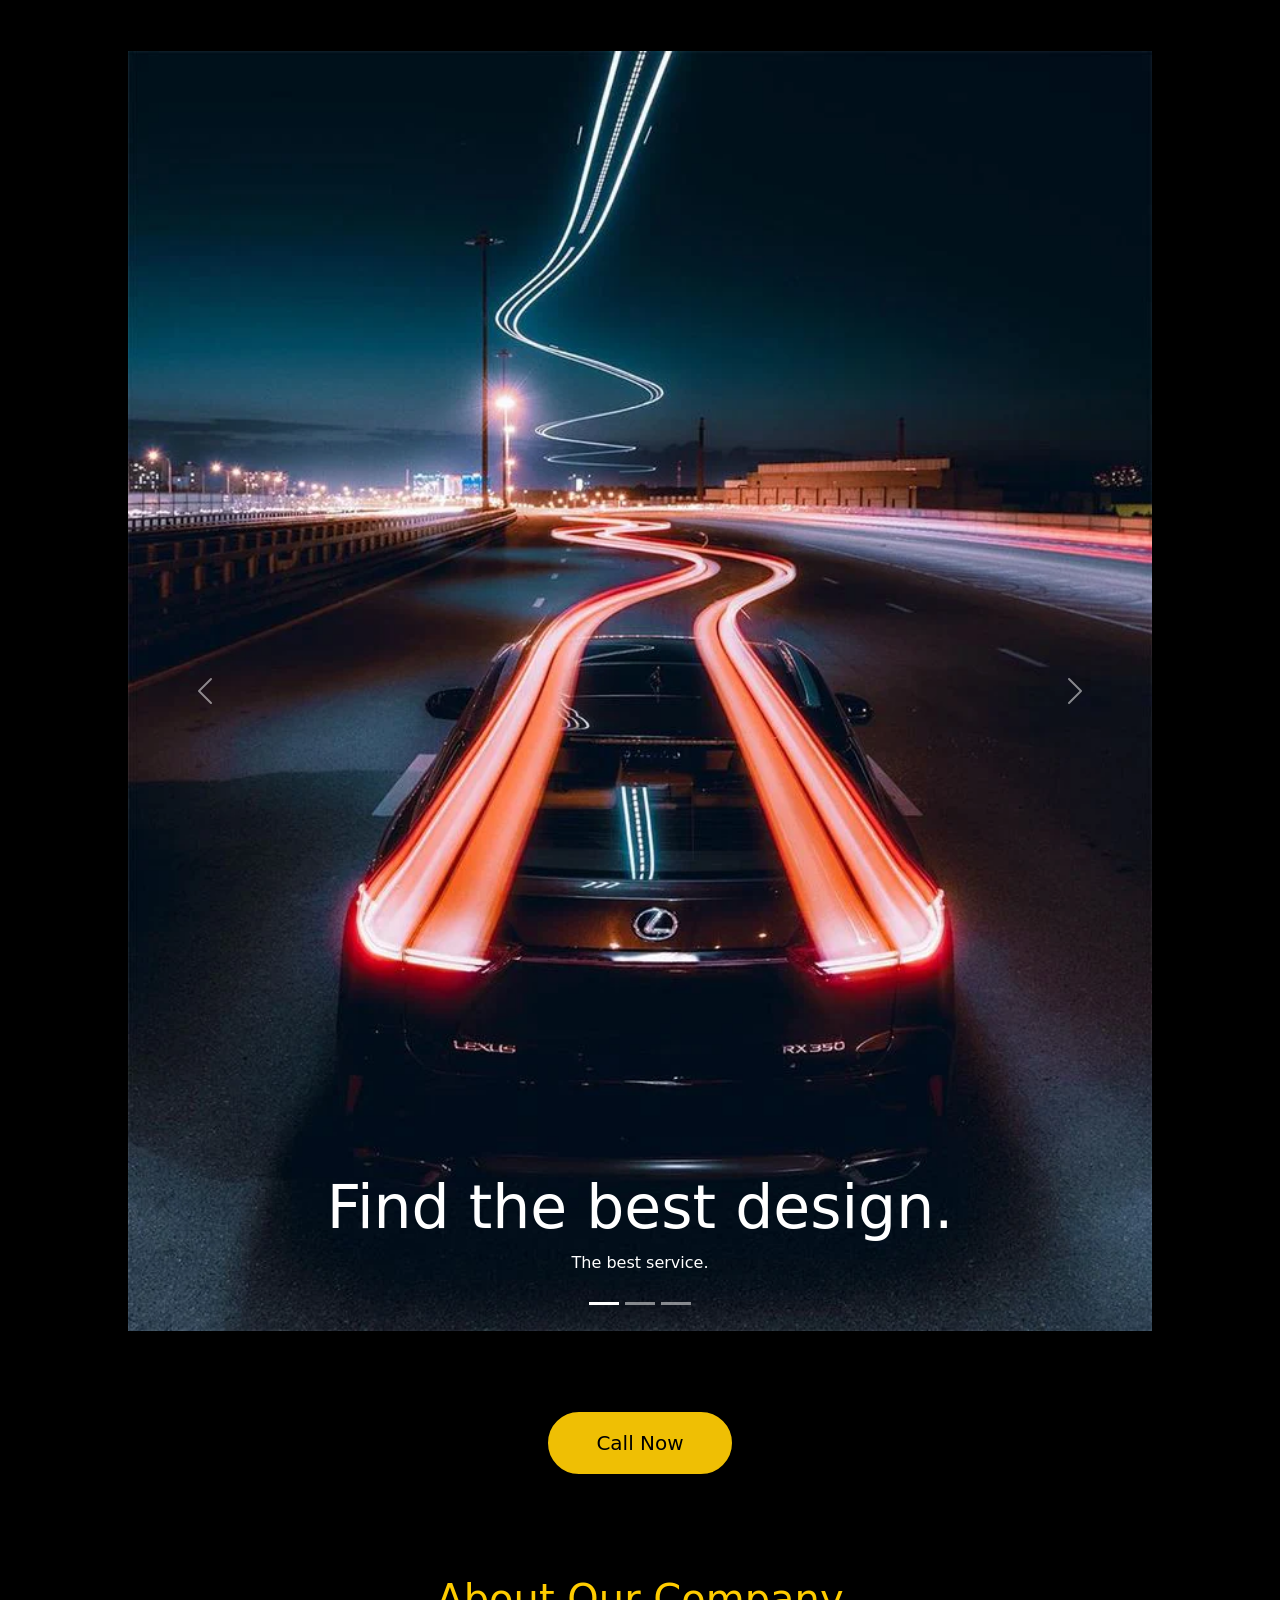
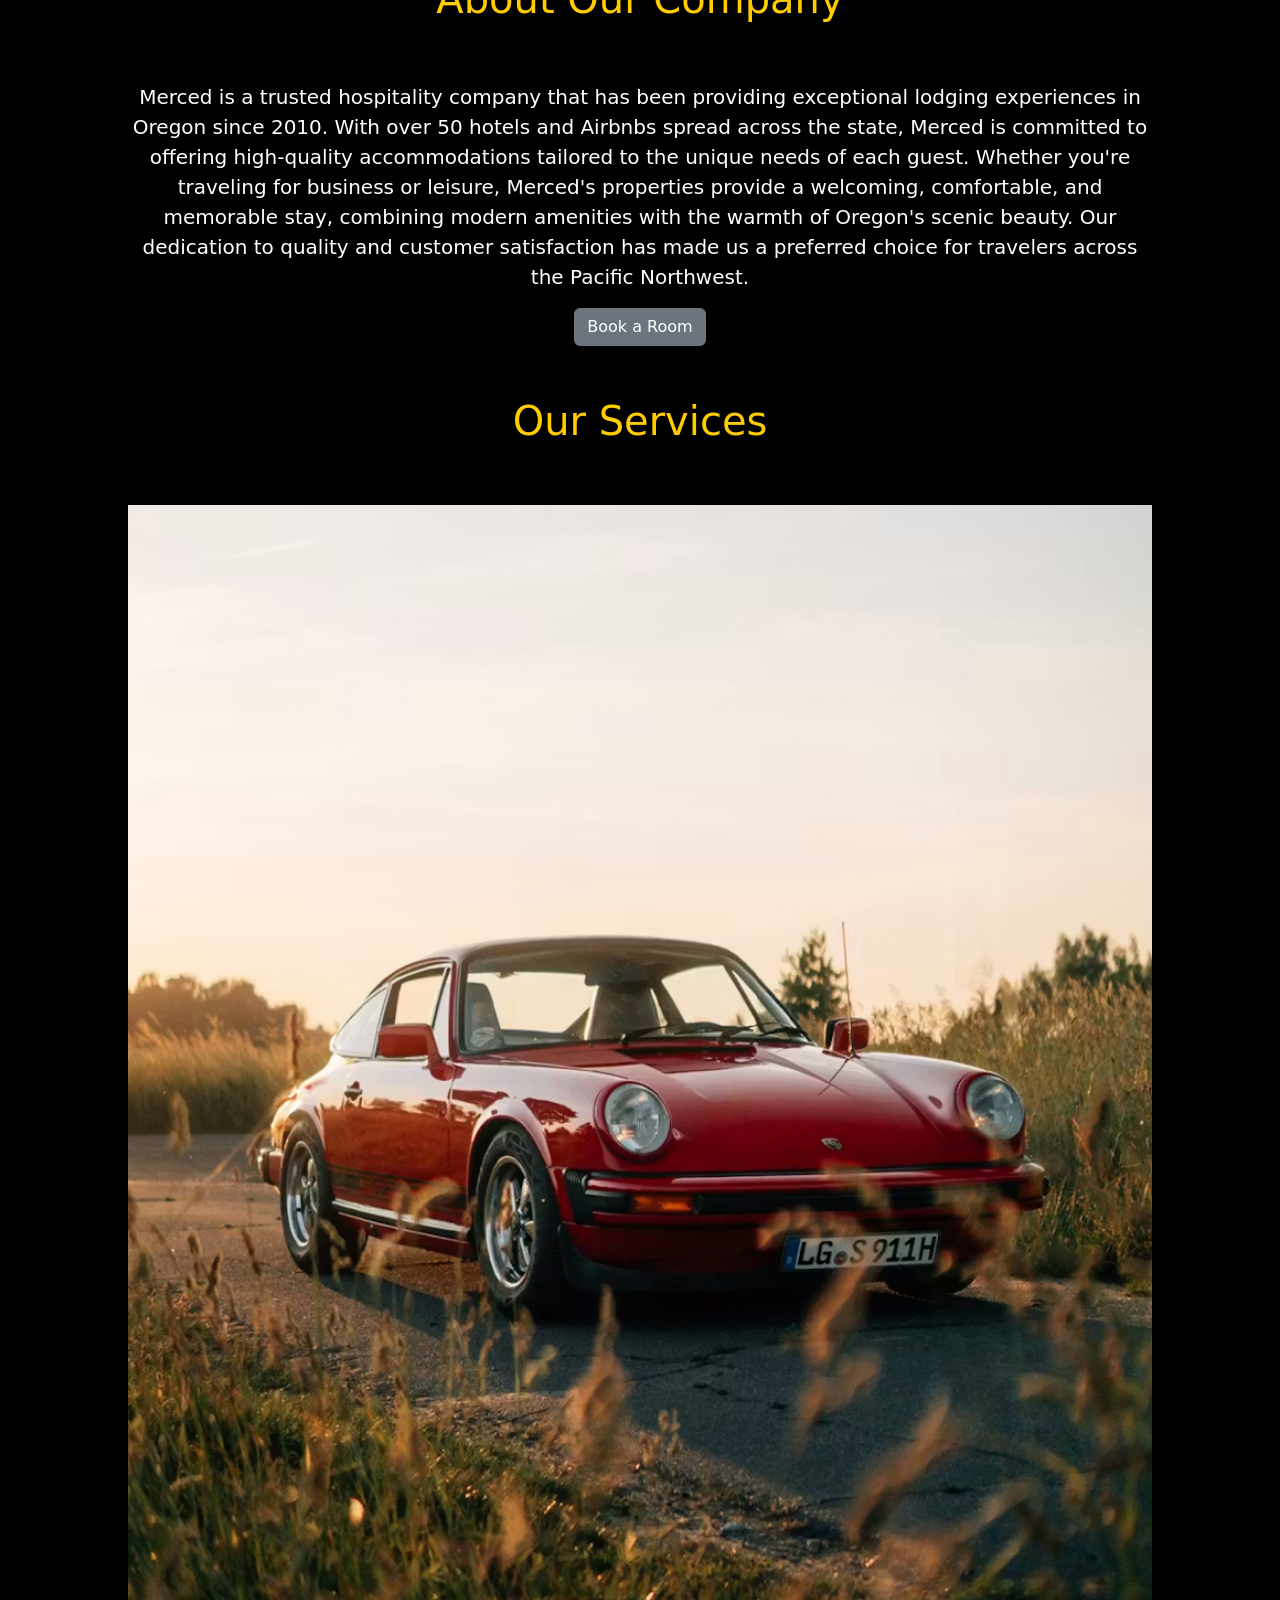
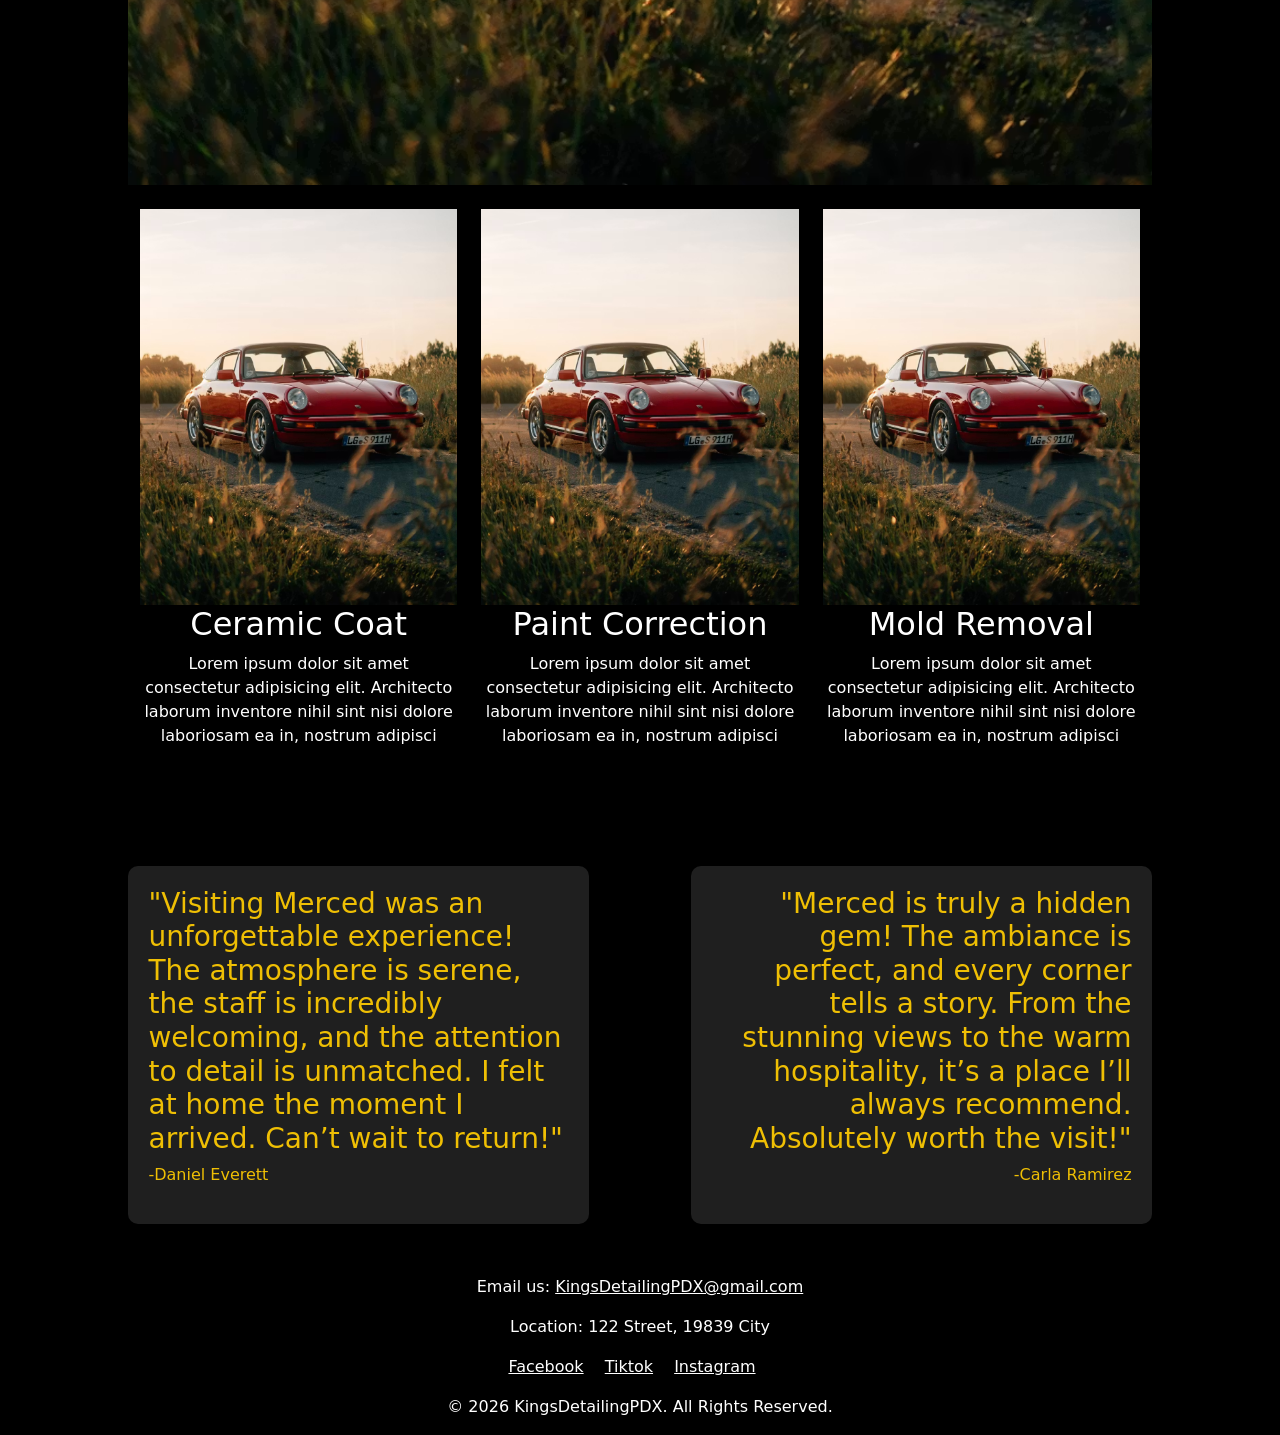
==== index.html @ 46e27b0c "first commit" ====
<!DOCTYPE html>
<html lang="en">
<head>
    <meta charset="UTF-8">
    <link rel="shortcut icon" href="logos/logo-png.png">
    <meta name="viewport" content="width=device-width, initial-scale=1.0">
    <title>Kings Detail PDX</title>
    <link href="https://cdn.jsdelivr.net/npm/bootstrap-icons/font/bootstrap-icons.css" rel="stylesheet">
    <link href="https://cdn.jsdelivr.net/npm/bootstrap@5.3.3/dist/css/bootstrap.min.css" rel="stylesheet" integrity="sha384-QWTKZyjpPEjISv5WaRU9OFeRpok6YctnYmDr5pNlyT2bRjXh0JMhjY6hW+ALEwIH" crossorigin="anonymous">
    <link href="css/styles.css" rel="stylesheet">
</head>
<body>
    <article>
        <div id="carouselExampleIndicators" class="carousel slide">
            <div class="carousel-indicators">
                <button type="button" data-bs-target="#carouselExampleIndicators" data-bs-slide-to="0" class="active"></button>
                <button type="button" data-bs-target="#carouselExampleIndicators" data-bs-slide-to="1"></button>
                <button type="button" data-bs-target="#carouselExampleIndicators" data-bs-slide-to="2"></button>
            </div>
    
            <div class="carousel-inner">
                <div class="carousel-item active">
                    <img src="images/car1.jpg" class="d-block w-100" alt="...">
                    <div class="carousel-caption">
                        <h1>Find the best design.</h1>
                        <p>The best service.</p>
                    </div>
                </div>
    
                <div class="carousel-item">
                    <img src="images/car2.jpg" class="d-block w-100" alt="...">
                    <div class="carousel-caption">
                        <h1>Creative Solutions</h1>
                        <p>We build amazing websites.</p>
                    </div>
                </div>
    
                <div class="carousel-item">
                    <img src="images/car3.jpg" class="d-block w-100" alt="...">
                    <div class="carousel-caption">
                        <h1>Modern Designs</h1>
                        <p>Built for your business.</p>
                    </div>
                </div>
            </div>
    
            <button class="carousel-control-prev" type="button" data-bs-target="#carouselExampleIndicators" data-bs-slide="prev">
                <span class="carousel-control-prev-icon"></span>
            </button>
    
            <button class="carousel-control-next" type="button" data-bs-target="#carouselExampleIndicators" data-bs-slide="next">
                <span class="carousel-control-next-icon"></span>
            </button>
        </div>
    </article>

    <div class="text-center my-5">
        <a href="tel:+15038470878" class="btn btn-call btn-lg px-5 py-3">
            Call Now
        </a>
    </div>

        <div class="clearfix">
            <h2>About Our Company</h2>
            <p>
                Merced is a trusted hospitality company that has been providing exceptional lodging experiences in Oregon since 2010. With over 50 hotels and Airbnbs spread across the state, Merced is committed to offering high-quality accommodations tailored to the unique needs of each guest. Whether you're traveling for business or leisure, Merced's properties provide a welcoming, comfortable, and memorable stay, combining modern amenities with the warmth of Oregon's scenic beauty. Our dedication to quality and customer satisfaction has made us a preferred choice for travelers across the Pacific Northwest.
            </p>
            <div class="text-center">
                <a href="booking.html"><button type="button" class="btn btn-secondary long-btn">Book a Room</button></a>
            </div>
        </div>

        <div class="clearfix">
            <h2>Our Services</h2>
            
            <img src="images/car2.jpg" class="d-block w-100" alt="...">
        </div>
        <br>
        <div class="container text-center">
            <div class="row">
              <div class="col-sm"> <img src="images/car2.jpg" class="d-block w-100" alt="...">
                <h2>Ceramic Coat</h2>
                <p>Lorem ipsum dolor sit amet consectetur adipisicing elit. Architecto laborum inventore nihil sint nisi dolore laboriosam ea in, nostrum adipisci</p>
              </div>
              <div class="col-sm"> <img src="images/car2.jpg" class="d-block w-100" alt="...">
                <h2>Paint Correction</h2>
                <p>Lorem ipsum dolor sit amet consectetur adipisicing elit. Architecto laborum inventore nihil sint nisi dolore laboriosam ea in, nostrum adipisci</p>
                </div>
              <div class="col-sm"> <img src="images/car2.jpg" class="d-block w-100" alt="...">
                <h2>Mold Removal</h2>
                <p>Lorem ipsum dolor sit amet consectetur adipisicing elit. Architecto laborum inventore nihil sint nisi dolore laboriosam ea in, nostrum adipisci</p>
            </div>
            </div>
          </div>
        <div class="testimonials">
            <div class="testi1">
                <h3>"Visiting Merced was an unforgettable experience! The atmosphere is serene, the staff is incredibly welcoming, and the attention to detail is unmatched. I felt at home the moment I arrived. Can’t wait to return!"</h3>
                <p>-Daniel Everett</p>
            </div>
            <div class="testi2">
                <h3>"Merced is truly a hidden gem! The ambiance is perfect, and every corner tells a story. From the stunning views to the warm hospitality, it’s a place I’ll always recommend. Absolutely worth the visit!"</h3>
                <p>-Carla Ramirez</p>
            </div>
        </div>
    </article>
    <footer>
        <div class="container">
            <p>Email us: <a href="email:MercedRs@gmail.com" class="text-white">KingsDetailingPDX@gmail.com</a></p>
            <p>Location: 122 Street, 19839 City</p>
            <div>
                <a href="https://facebook.com" class="text-white me-3" target="_blank">Facebook</a>
                <a href="https://tiktok.com" class="text-white me-3" target="_blank">Tiktok</a>
                <a href="https://instagram.com" class="text-white me-3" target="_blank">Instagram</a>
            </div>
            <p class="mt-3">© 2026 KingsDetailingPDX. All Rights Reserved.</p>
        </div>
    </footer>
</body>
<script src="https://cdn.jsdelivr.net/npm/bootstrap@5.3.3/dist/js/bootstrap.bundle.min.js" integrity="sha384-YvpcrYf0tY3lHB60NNkmXc5s9fDVZLESaAA55NDzOxhy9GkcIdslK1eN7N6jIeHz" crossorigin="anonymous"></script>
</html>
---- css/styles.css ----
d-block w-100 {
  width: 50%;
}
.btn#second {
  text-align: center;
}
.btn-call {
  background-color: #EFBF04;
  /* Dark background */
  color: #000000;
  /* White text */
  border: 2px solid #000000;
  /* White outline */
  border-radius: 50px;
  /* Rounded pill shape */
  transition: all 0.3s ease;
}
.btn-call:hover {
  background-color: #fff;
  color: #1f1f1f;
  border-color: #1f1f1f;
}
.btn-call:focus,
.btn-call:active {
  background-color: #EFBF04;
  color: #000000;
  border-color: #000000;
  box-shadow: 0 0 10px rgba(255, 255, 255, 0.3);
}
footer {
  margin-top: 5%;
  text-align: center;
}
.more {
  padding-top: 5%;
}
.more img {
  width: 40%;
  float: left;
  margin-right: 20px;
}
.more h2 {
  margin-top: 10%;
  text-align: center;
  margin-left: 58%;
  margin-right: 2%;
  font-size: 120%;
}
.more p {
  margin-top: 0;
  text-align: center;
  margin-left: 58%;
  margin-right: 2%;
  font-size: 110%;
}
.more .long-btn.second {
  text-align: center;
  margin-left: 31%;
  margin-right: 2%;
}
.testimonials {
  display: flex;
  justify-content: space-between;
  align-items: flex-start;
  margin-top: 10%;
}
.testi1,
.testi2 {
  width: 45%;
  padding: 2%;
  background-color: #000000;
  border-radius: 10px;
}
.testi1 {
  text-align: left;
  background-color: #1f1f1f;
  color: #EFBF04;
}
.testi2 {
  text-align: right;
  color: #EFBF04;
  background-color: #1f1f1f;
}
html {
  background-color: #000000;
}
body {
  background-color: #000000;
  margin-left: 10%;
  margin-right: 10%;
  color: white;
}
article {
  padding-top: 5%;
  padding-bottom: 3%;
}
h1 {
  font-size: 60px;
}
.clearfix {
  padding-top: 5%;
  text-align: center;
}
.clearfix h2 {
  font-size: 40px;
  padding-bottom: 5%;
  color: #ffcc00;
}
.clearfix p {
  font-size: 20px;
}
.clearfix img {
  width: 40%;
}
.long-btn.second {
  display: block;
  margin: 20px auto;
}
.clearfix.contact img {
  width: 40%;
}
footer.contact {
  padding-top: 2%;
}
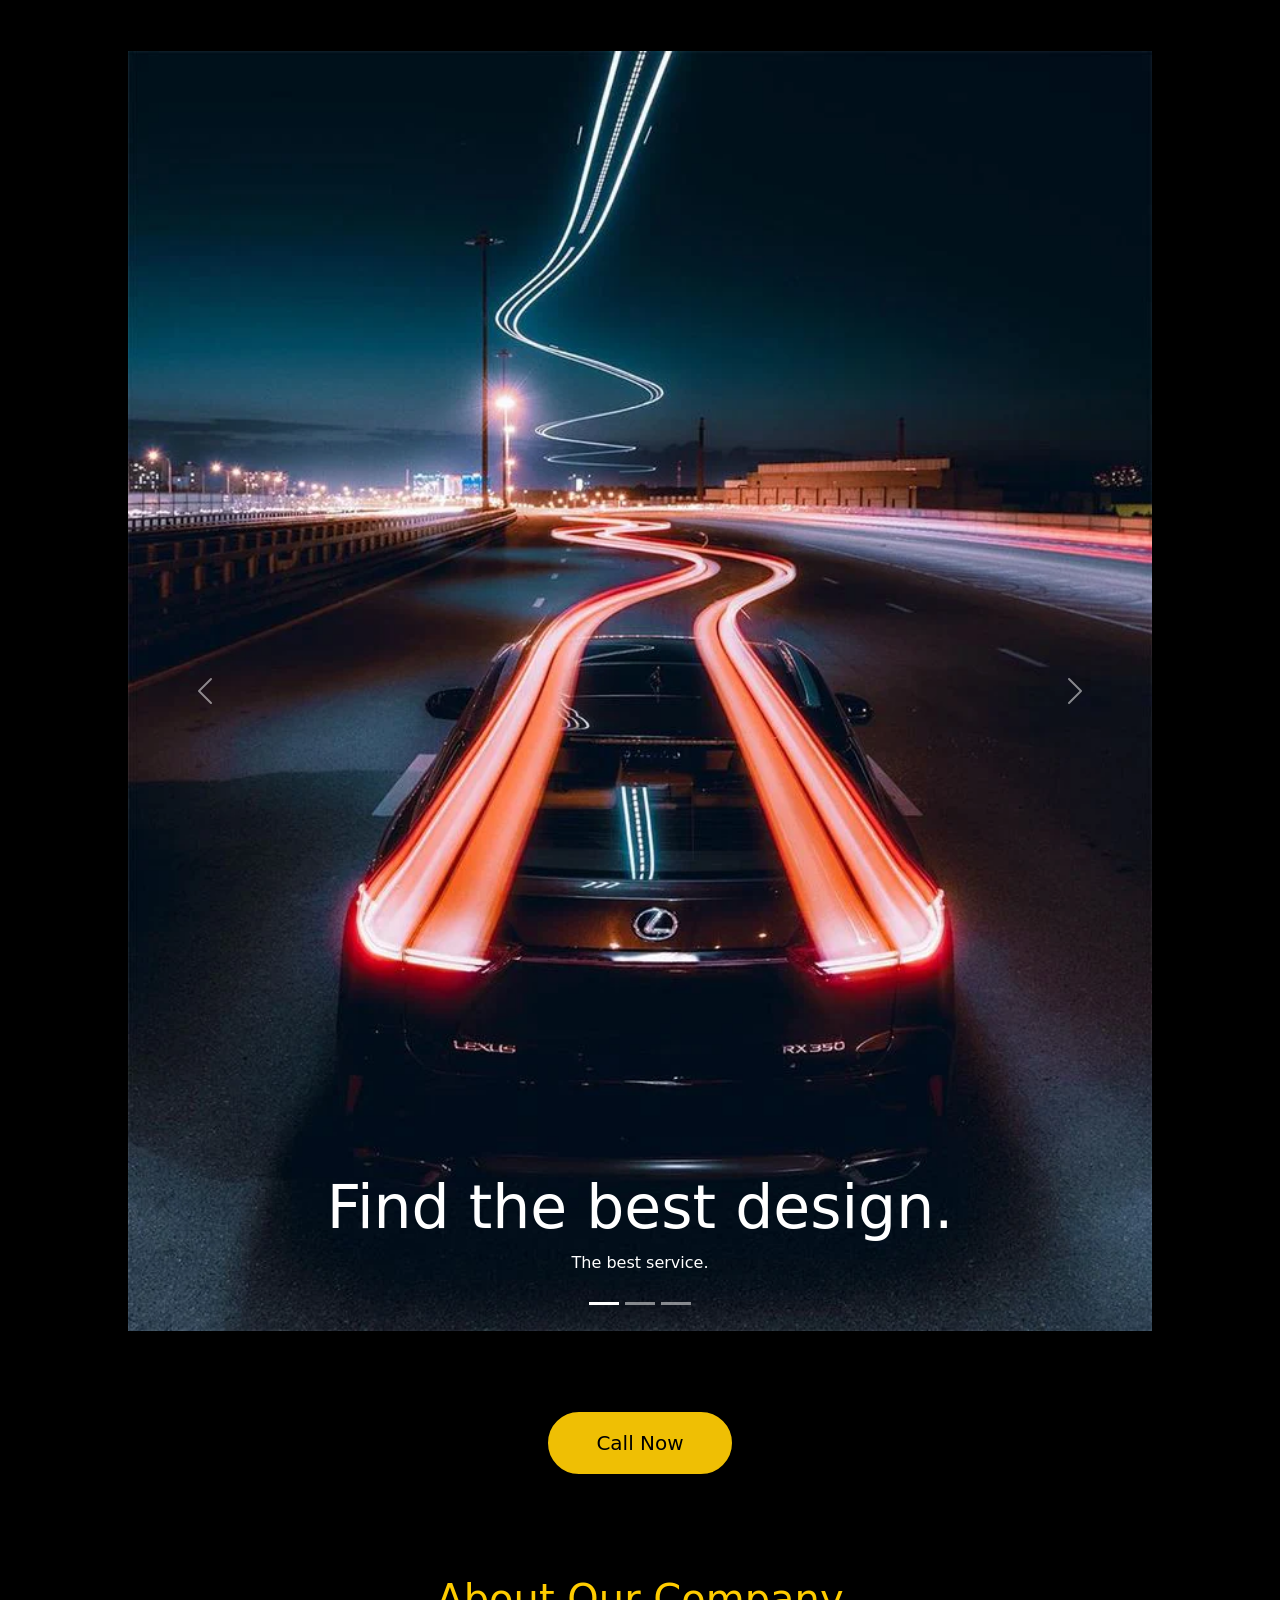
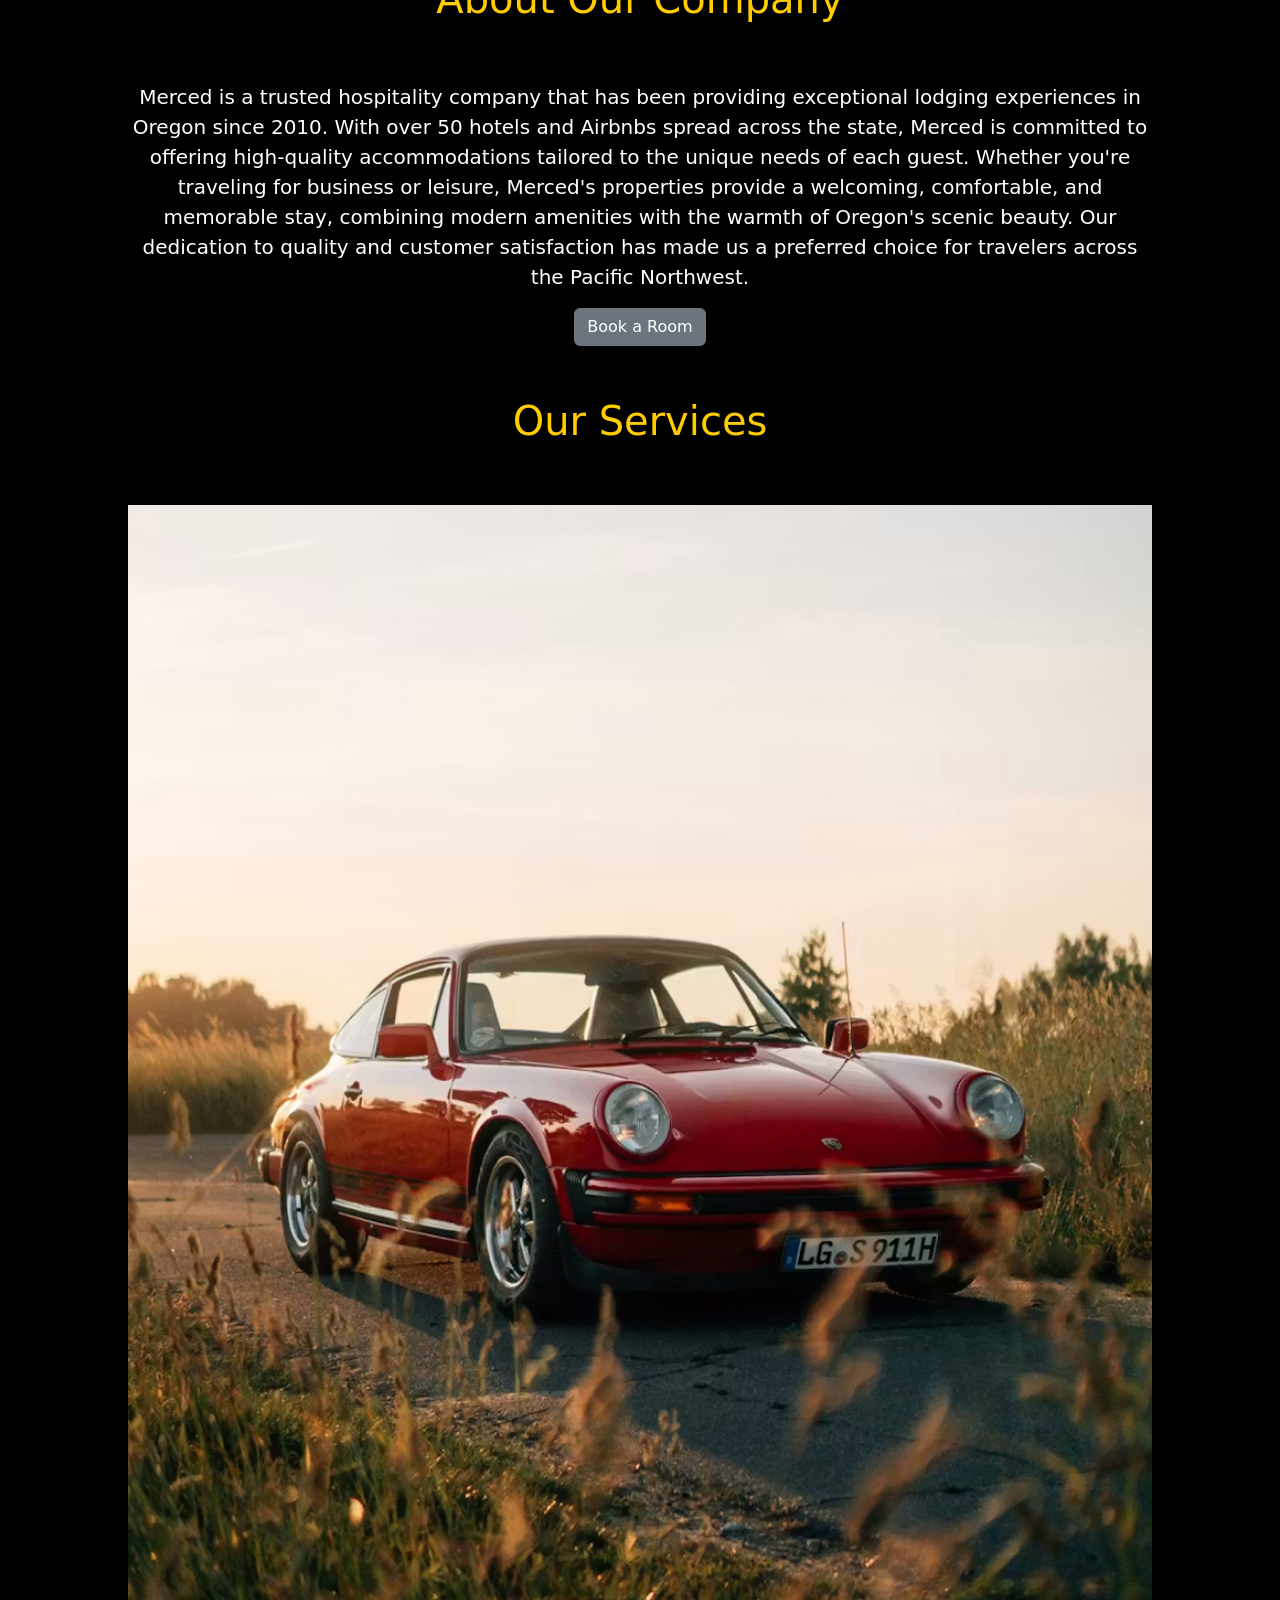
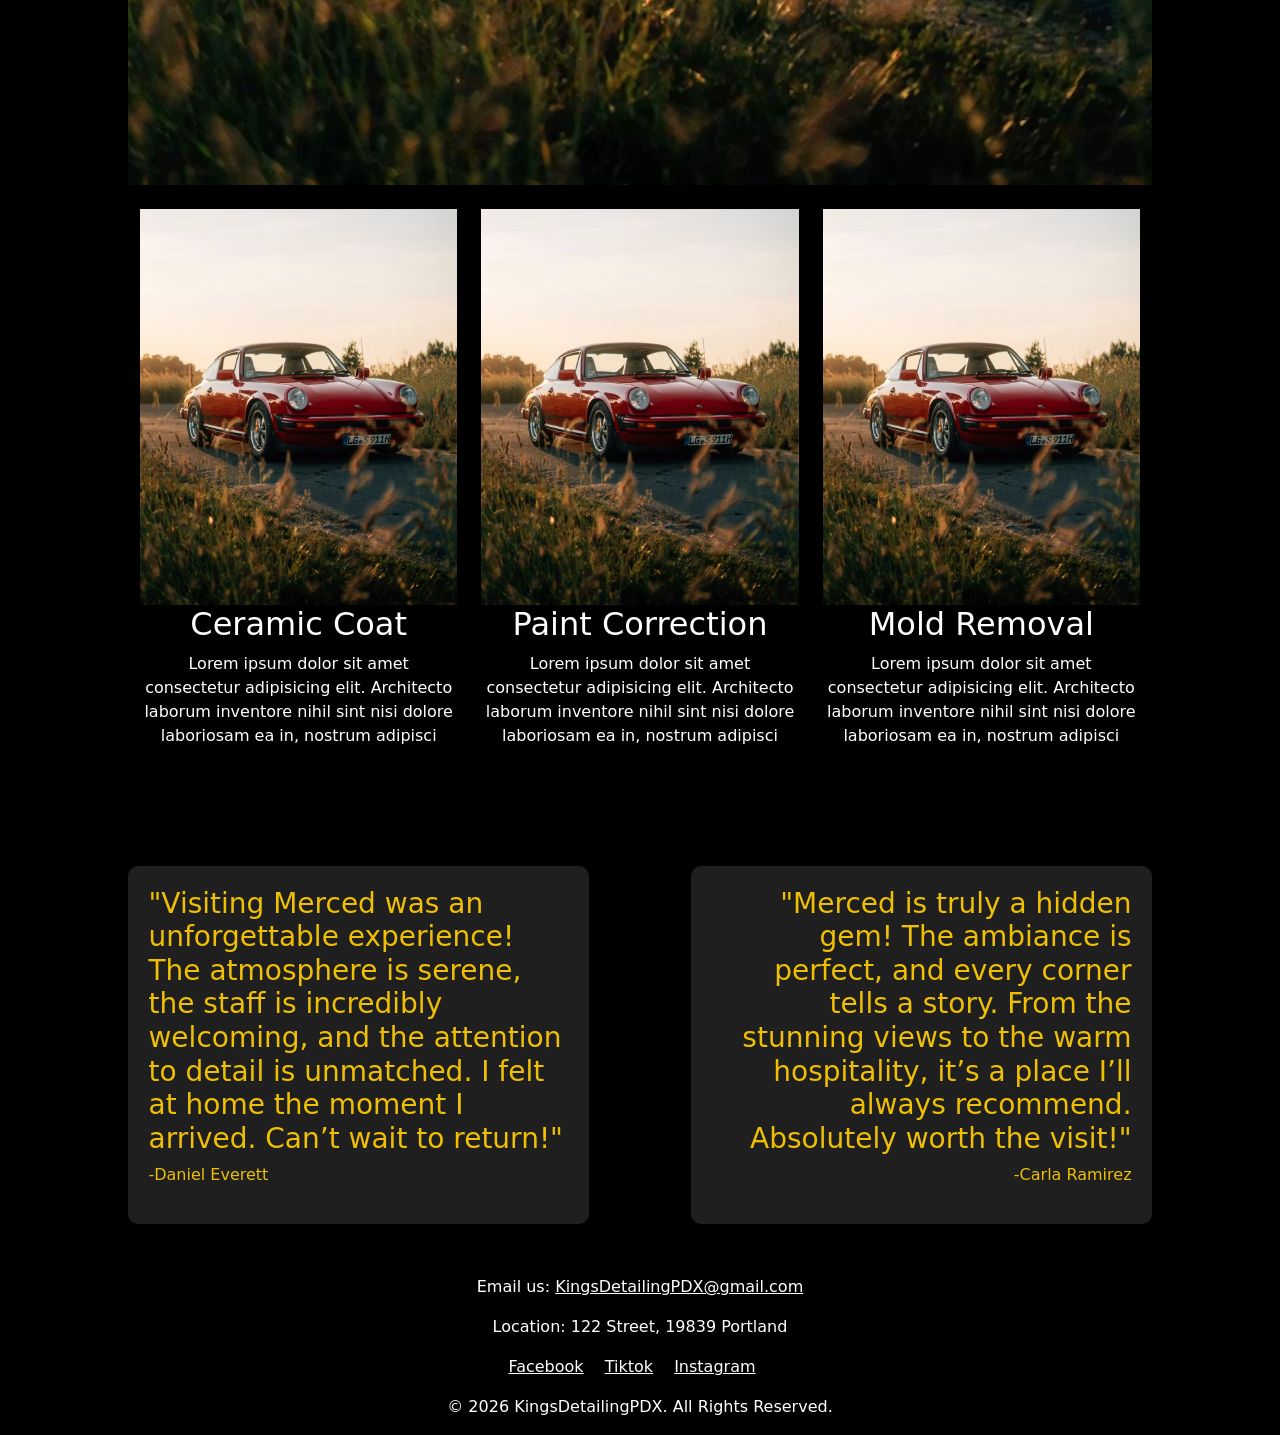
==== commit 1b219948: "Commit1" ====
--- a/index.html
+++ b/index.html
@@ -106,7 +106,7 @@
     <footer>
         <div class="container">
             <p>Email us: <a href="email:MercedRs@gmail.com" class="text-white">KingsDetailingPDX@gmail.com</a></p>
-            <p>Location: 122 Street, 19839 City</p>
+            <p>Location: 122 Street, 19839 Portland</p>
             <div>
                 <a href="https://facebook.com" class="text-white me-3" target="_blank">Facebook</a>
                 <a href="https://tiktok.com" class="text-white me-3" target="_blank">Tiktok</a>
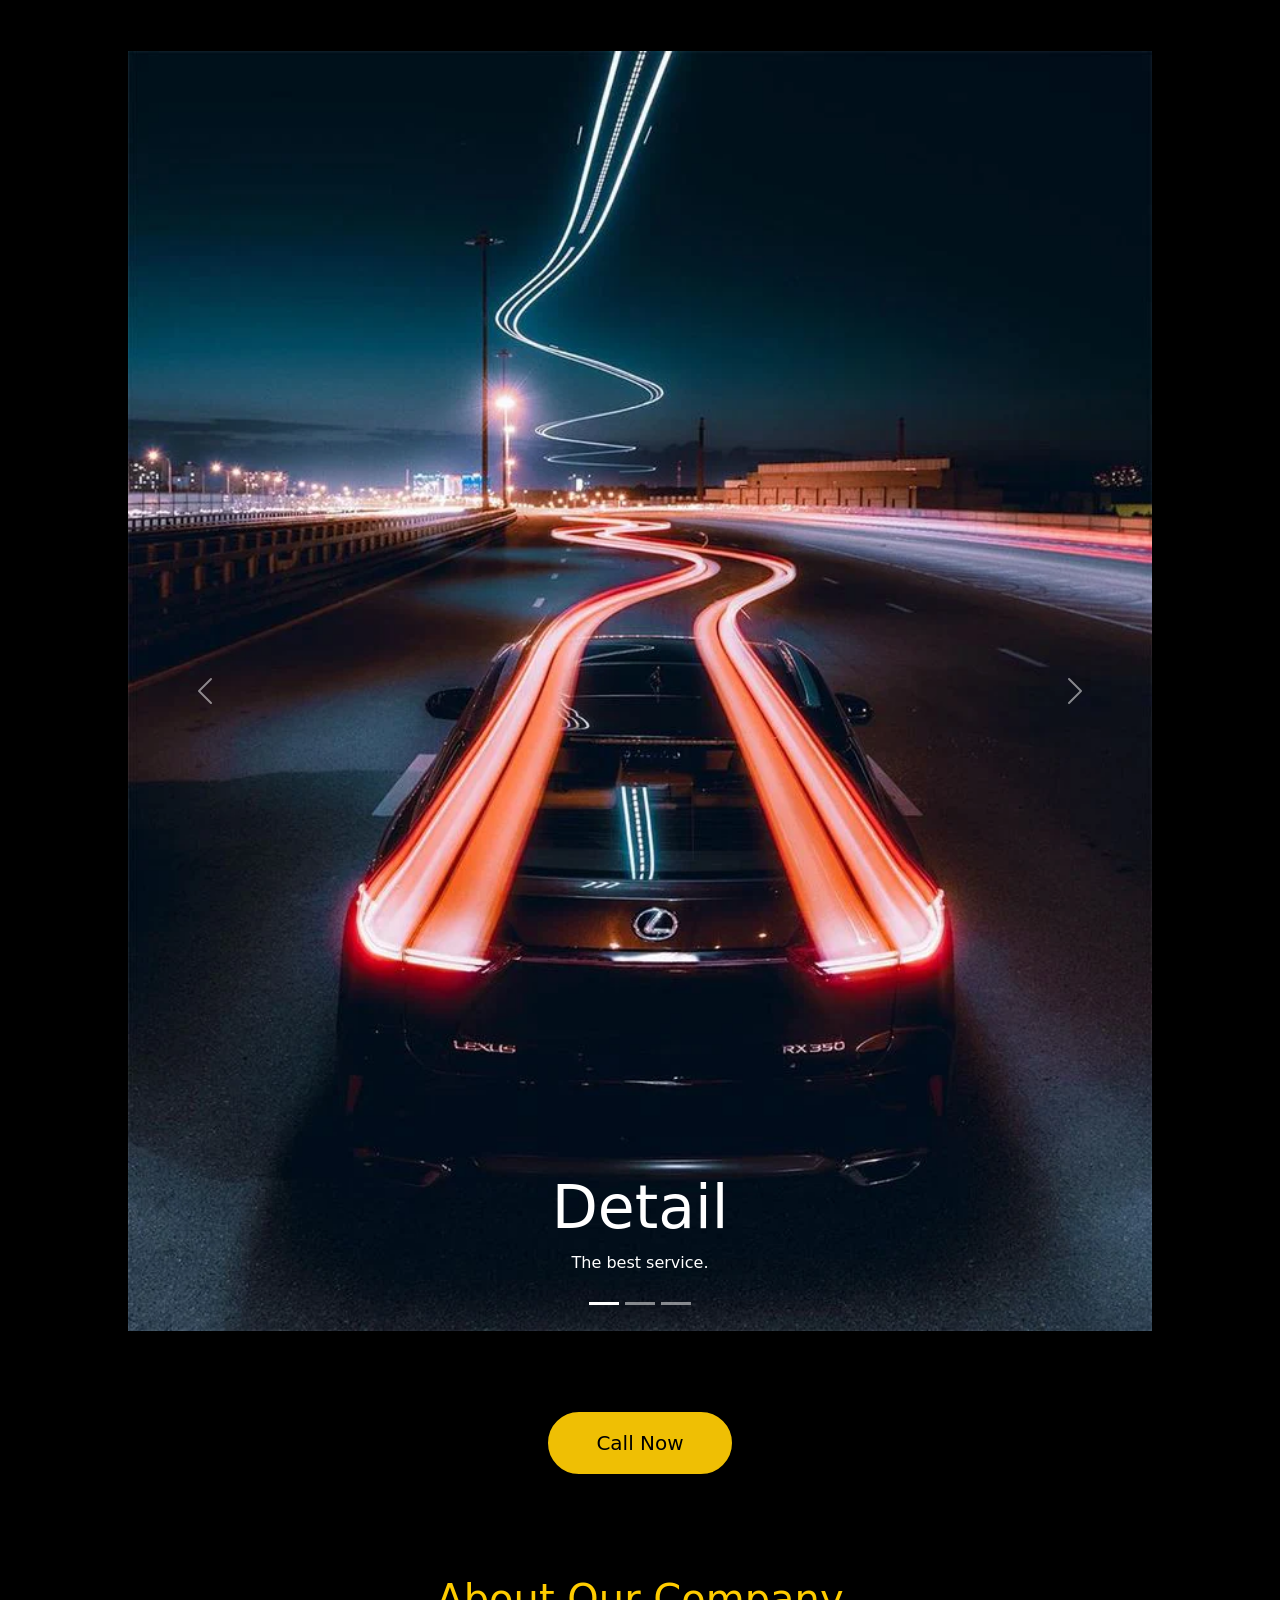
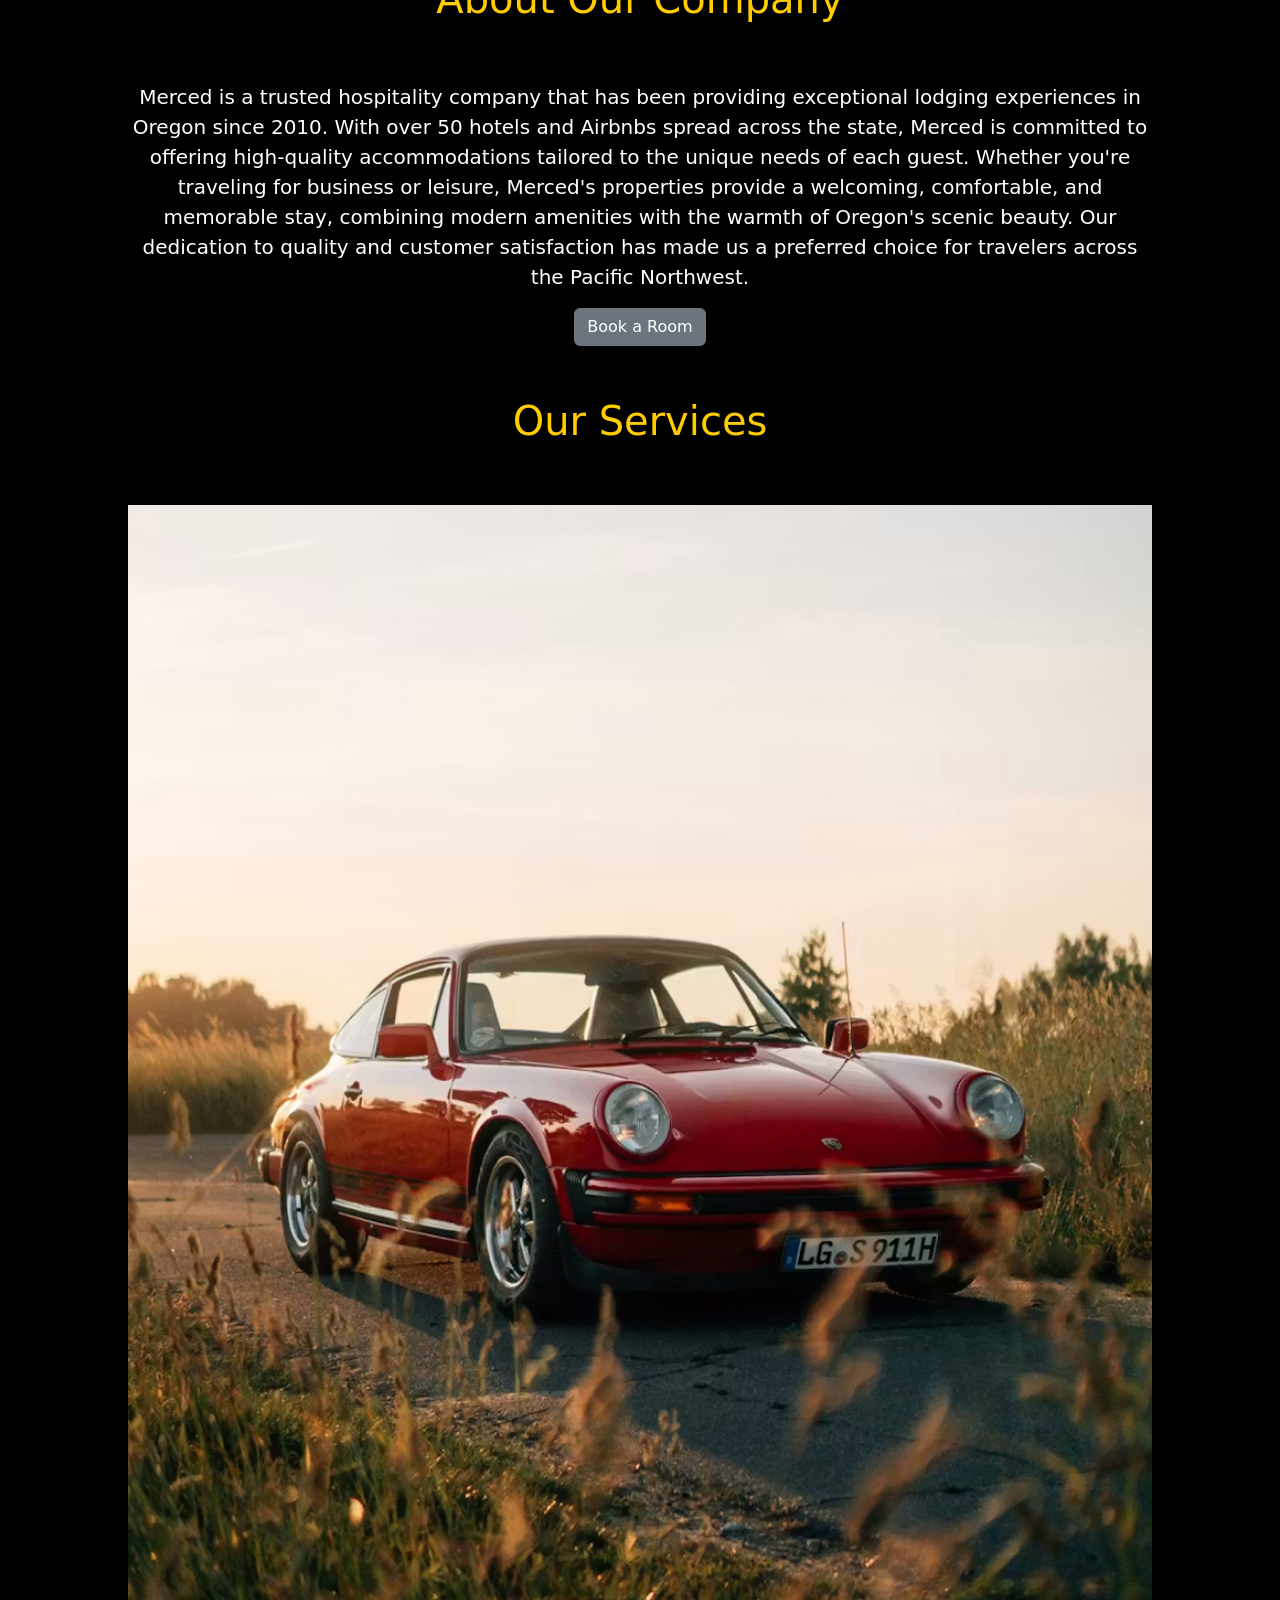
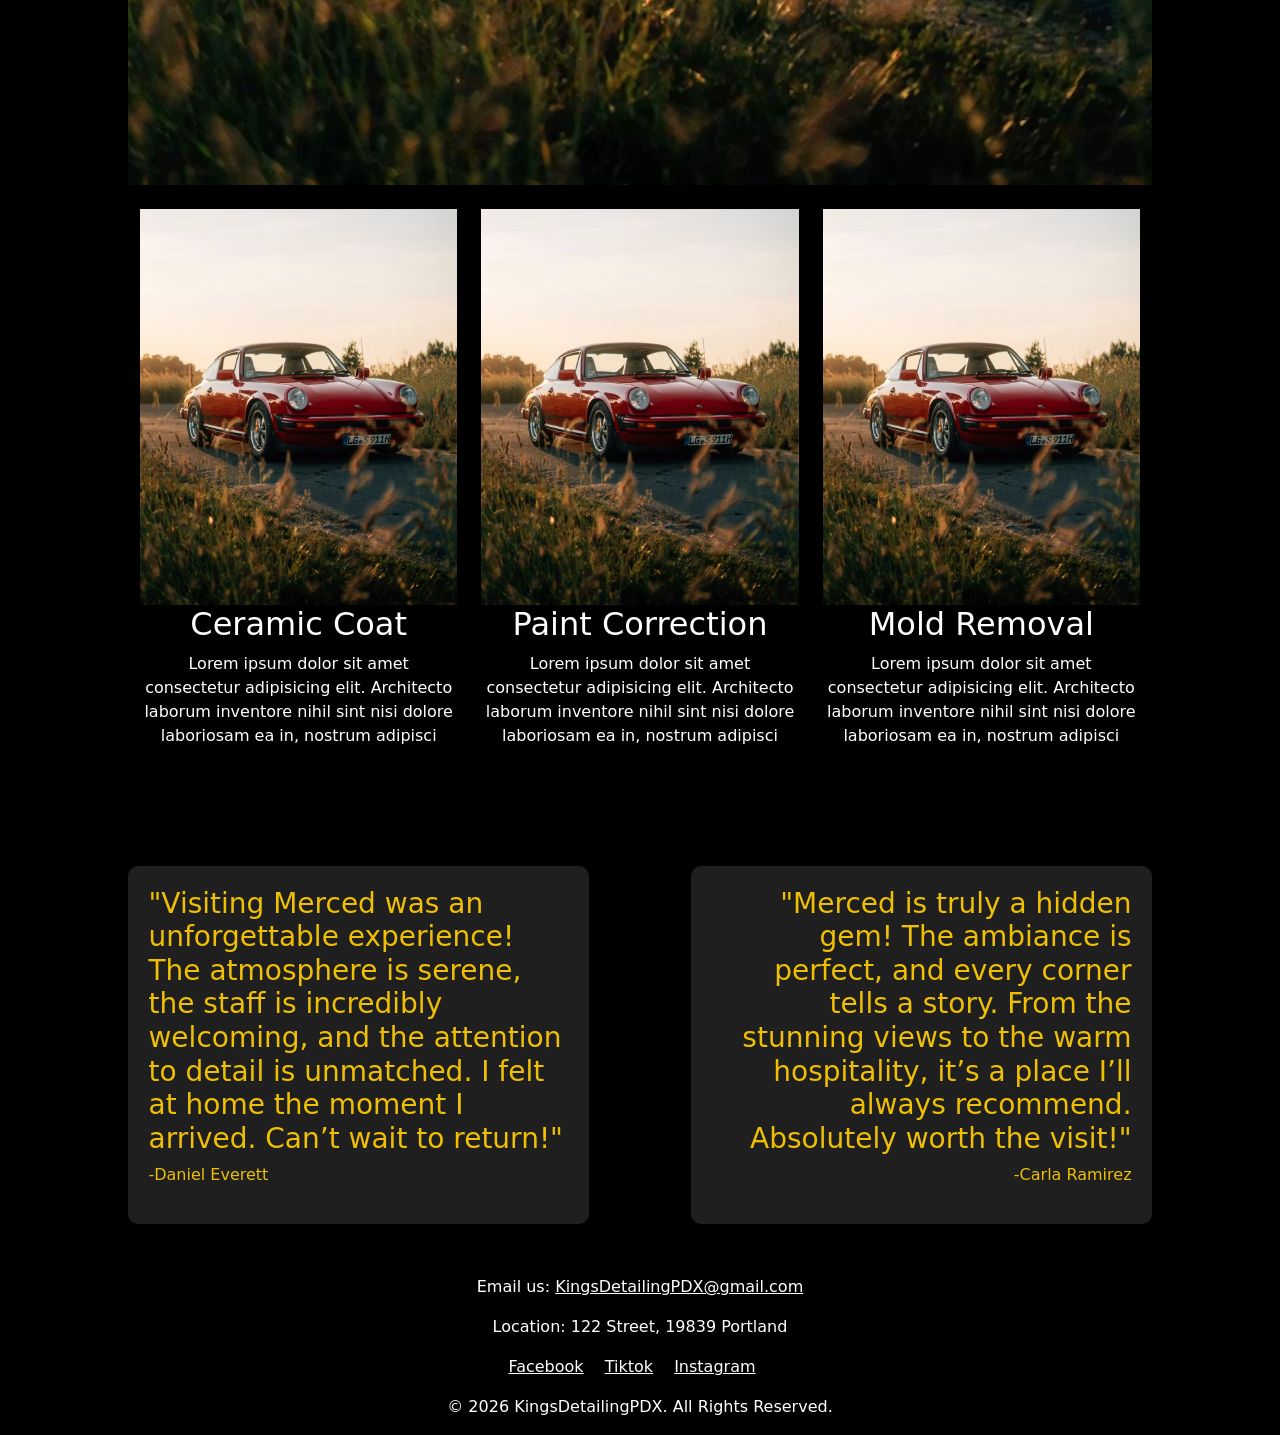
==== commit cc04c2a7: "test1" ====
--- a/index.html
+++ b/index.html
@@ -22,7 +22,7 @@
                 <div class="carousel-item active">
                     <img src="images/car1.jpg" class="d-block w-100" alt="...">
                     <div class="carousel-caption">
-                        <h1>Find the best design.</h1>
+                        <h1>Detail</h1>
                         <p>The best service.</p>
                     </div>
                 </div>
@@ -31,15 +31,15 @@
                     <img src="images/car2.jpg" class="d-block w-100" alt="...">
                     <div class="carousel-caption">
                         <h1>Creative Solutions</h1>
-                        <p>We build amazing websites.</p>
+                        <p>We make your car look brand new</p>
                     </div>
                 </div>
     
                 <div class="carousel-item">
                     <img src="images/car3.jpg" class="d-block w-100" alt="...">
                     <div class="carousel-caption">
-                        <h1>Modern Designs</h1>
-                        <p>Built for your business.</p>
+                        <h1>Detail</h1>
+                        <p>We do the royal service</p>
                     </div>
                 </div>
             </div>
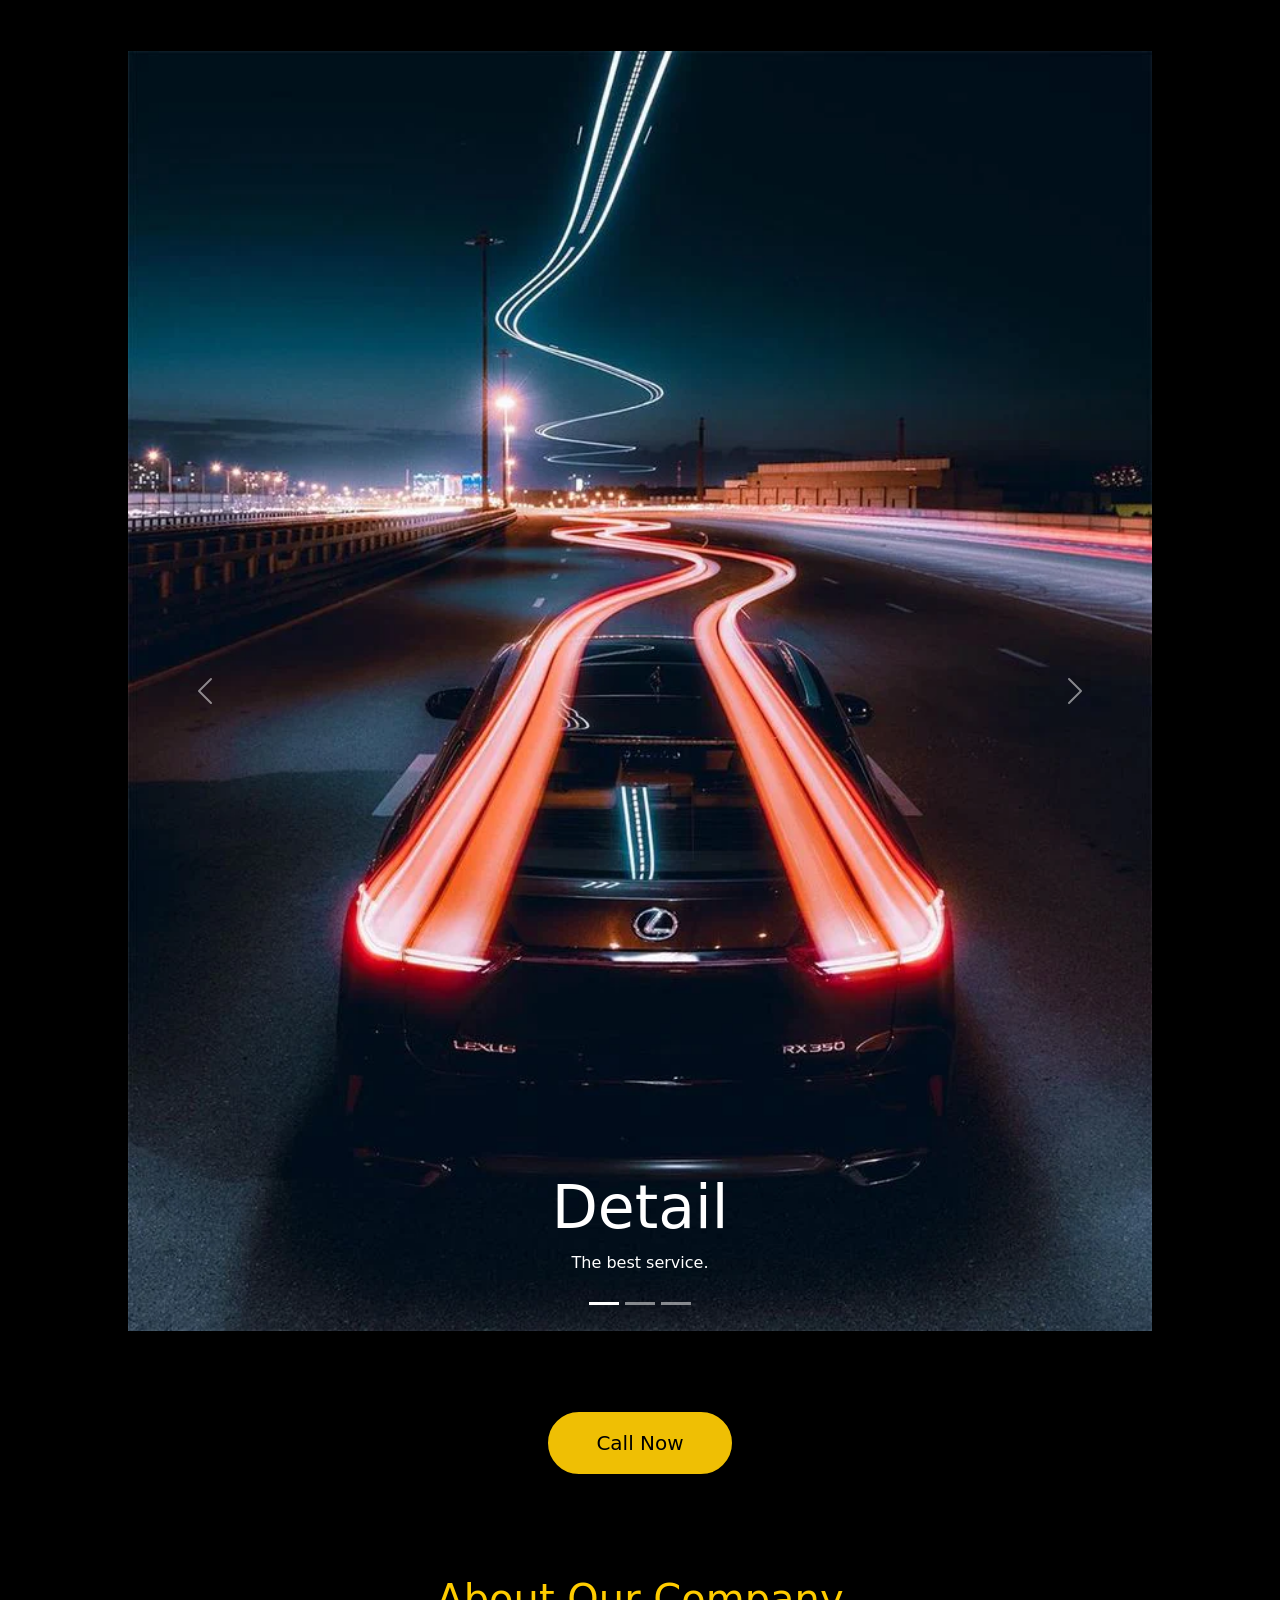
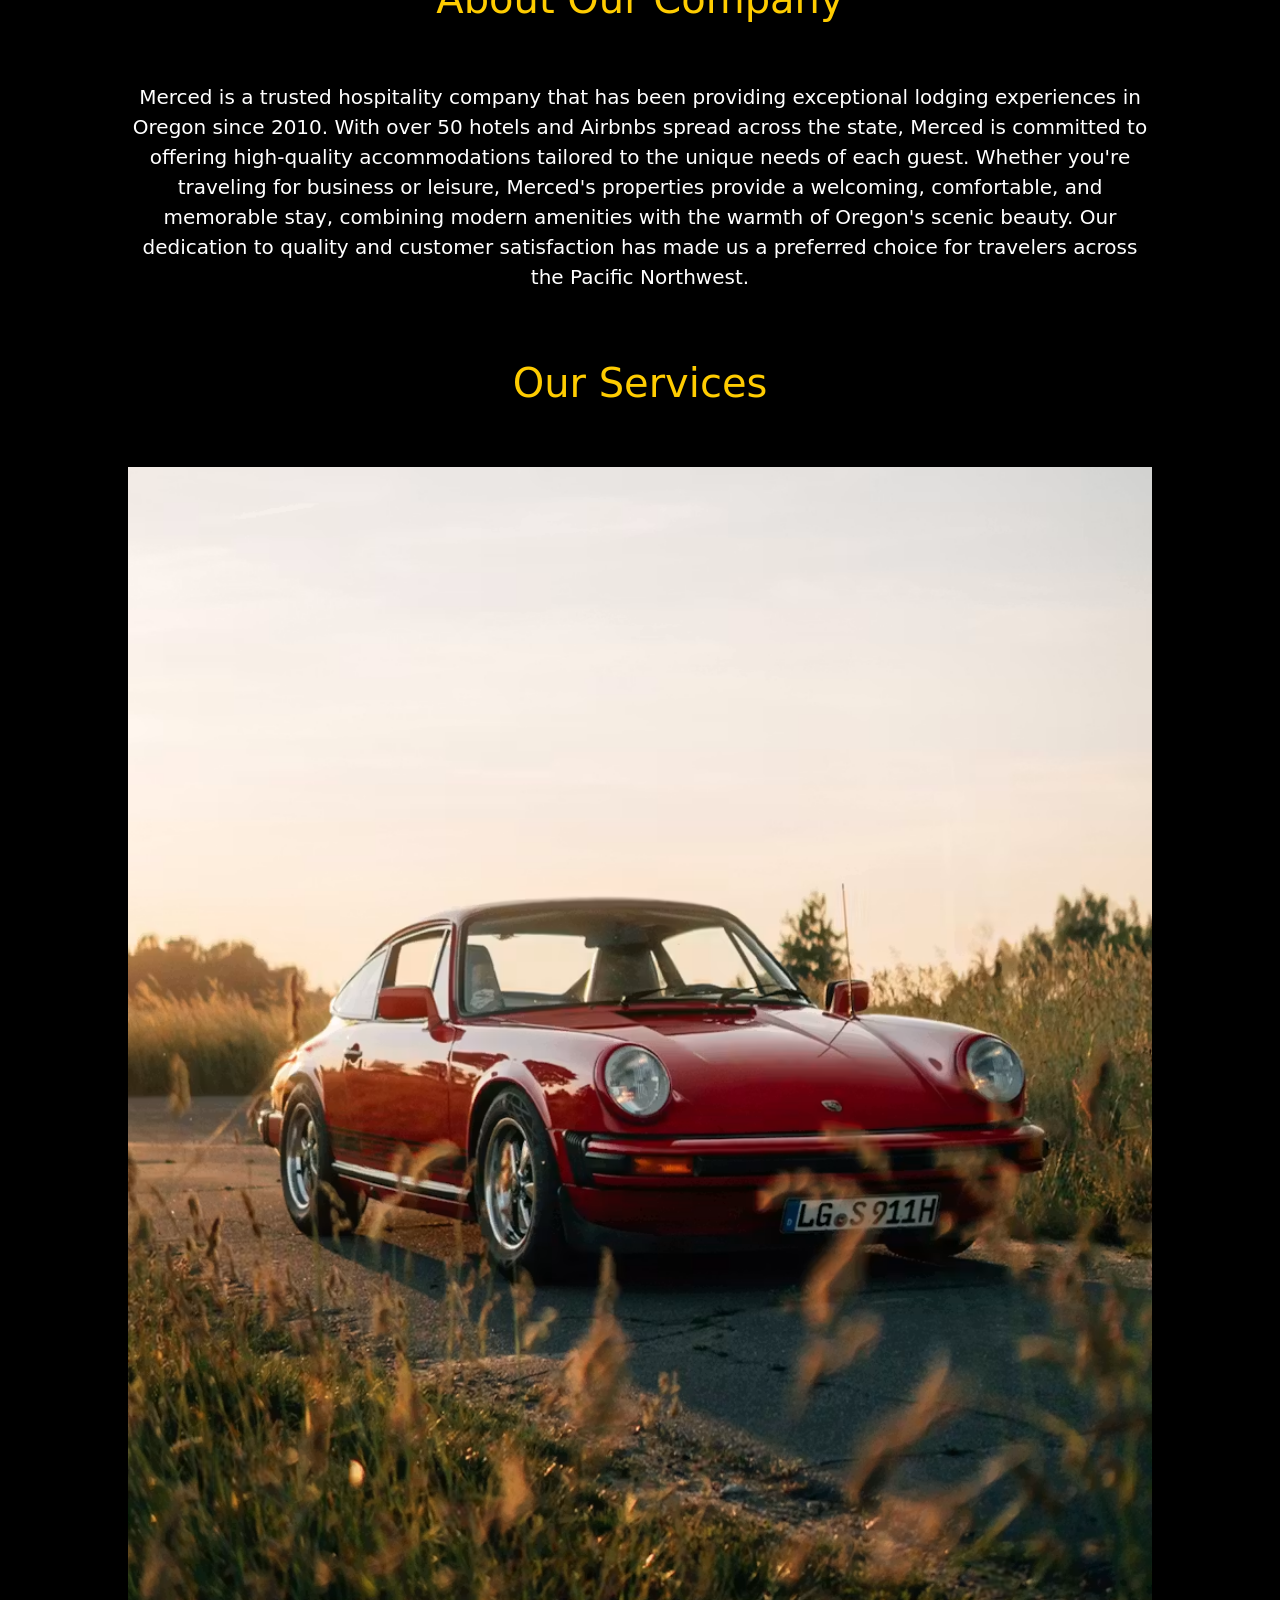
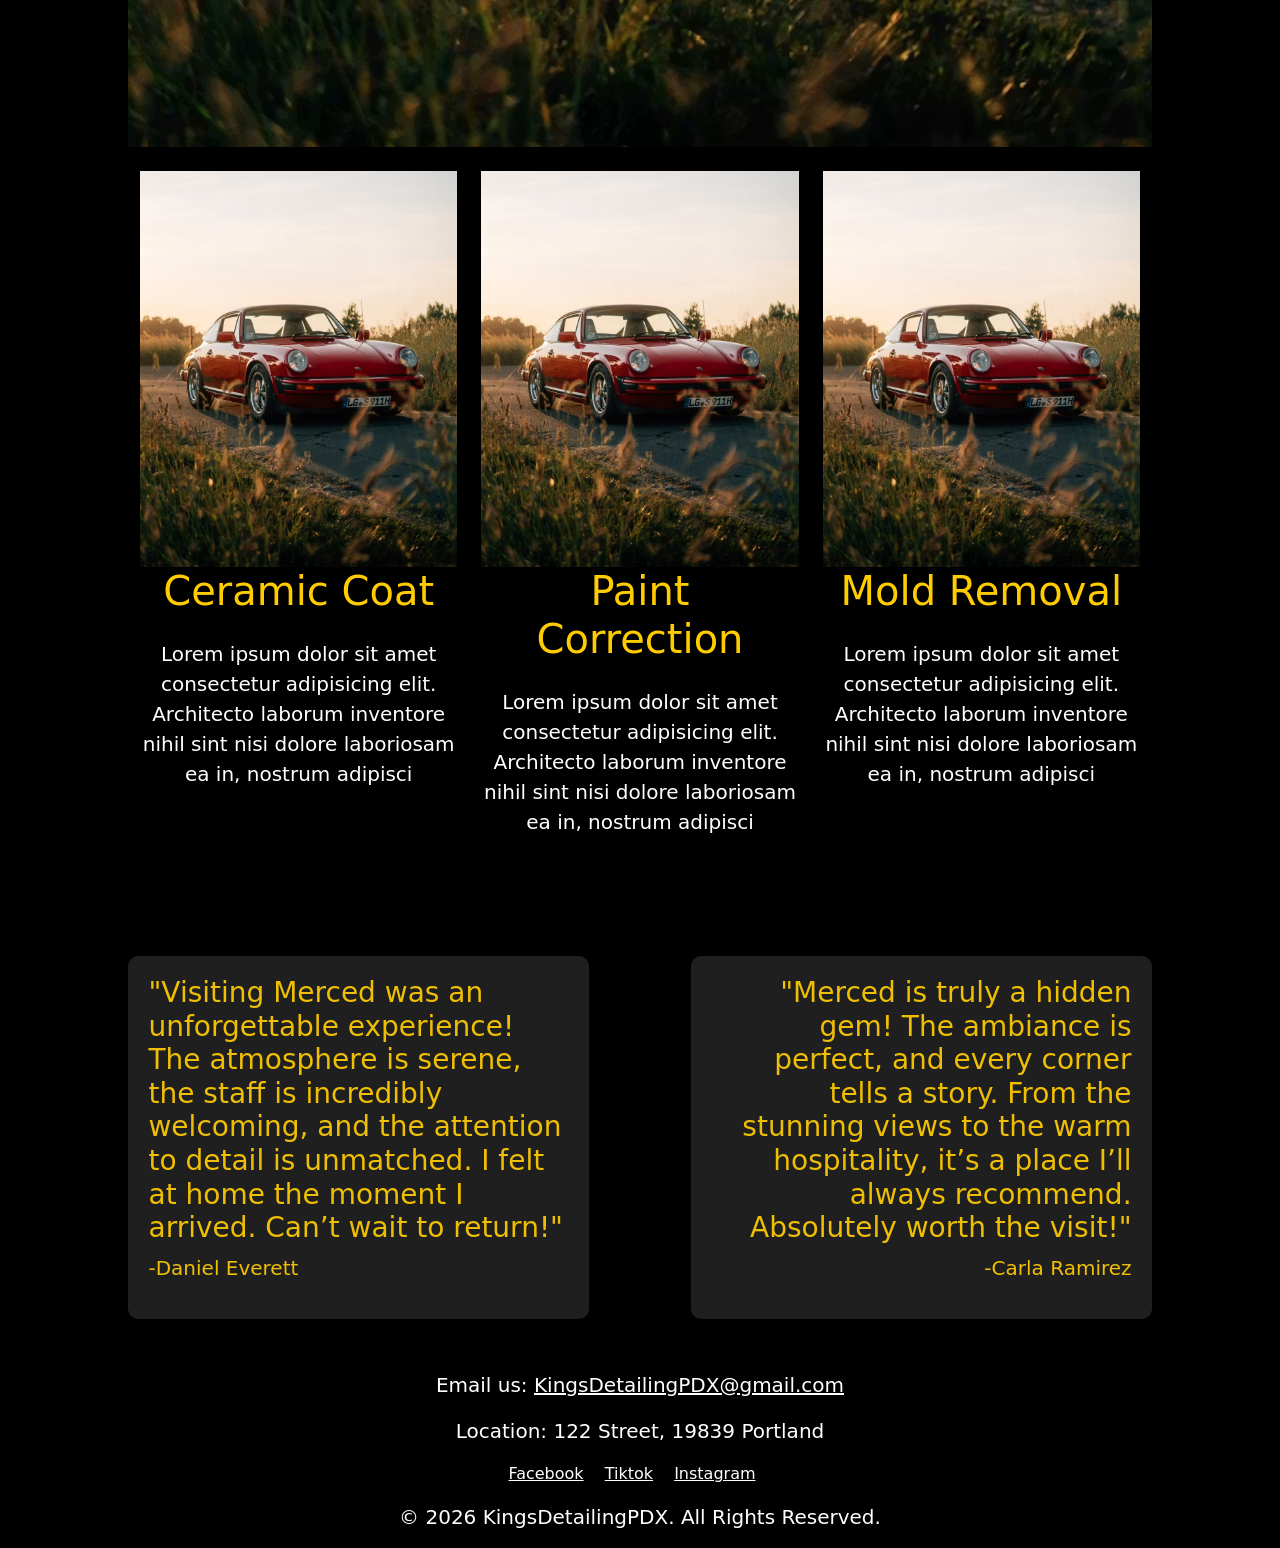
==== commit 72788f2a: "test2" ====
--- a/index.html
+++ b/index.html
@@ -65,10 +65,6 @@
             <p>
                 Merced is a trusted hospitality company that has been providing exceptional lodging experiences in Oregon since 2010. With over 50 hotels and Airbnbs spread across the state, Merced is committed to offering high-quality accommodations tailored to the unique needs of each guest. Whether you're traveling for business or leisure, Merced's properties provide a welcoming, comfortable, and memorable stay, combining modern amenities with the warmth of Oregon's scenic beauty. Our dedication to quality and customer satisfaction has made us a preferred choice for travelers across the Pacific Northwest.
             </p>
-            <div class="text-center">
-                <a href="booking.html"><button type="button" class="btn btn-secondary long-btn">Book a Room</button></a>
-            </div>
-        </div>
 
         <div class="clearfix">
             <h2>Our Services</h2>
